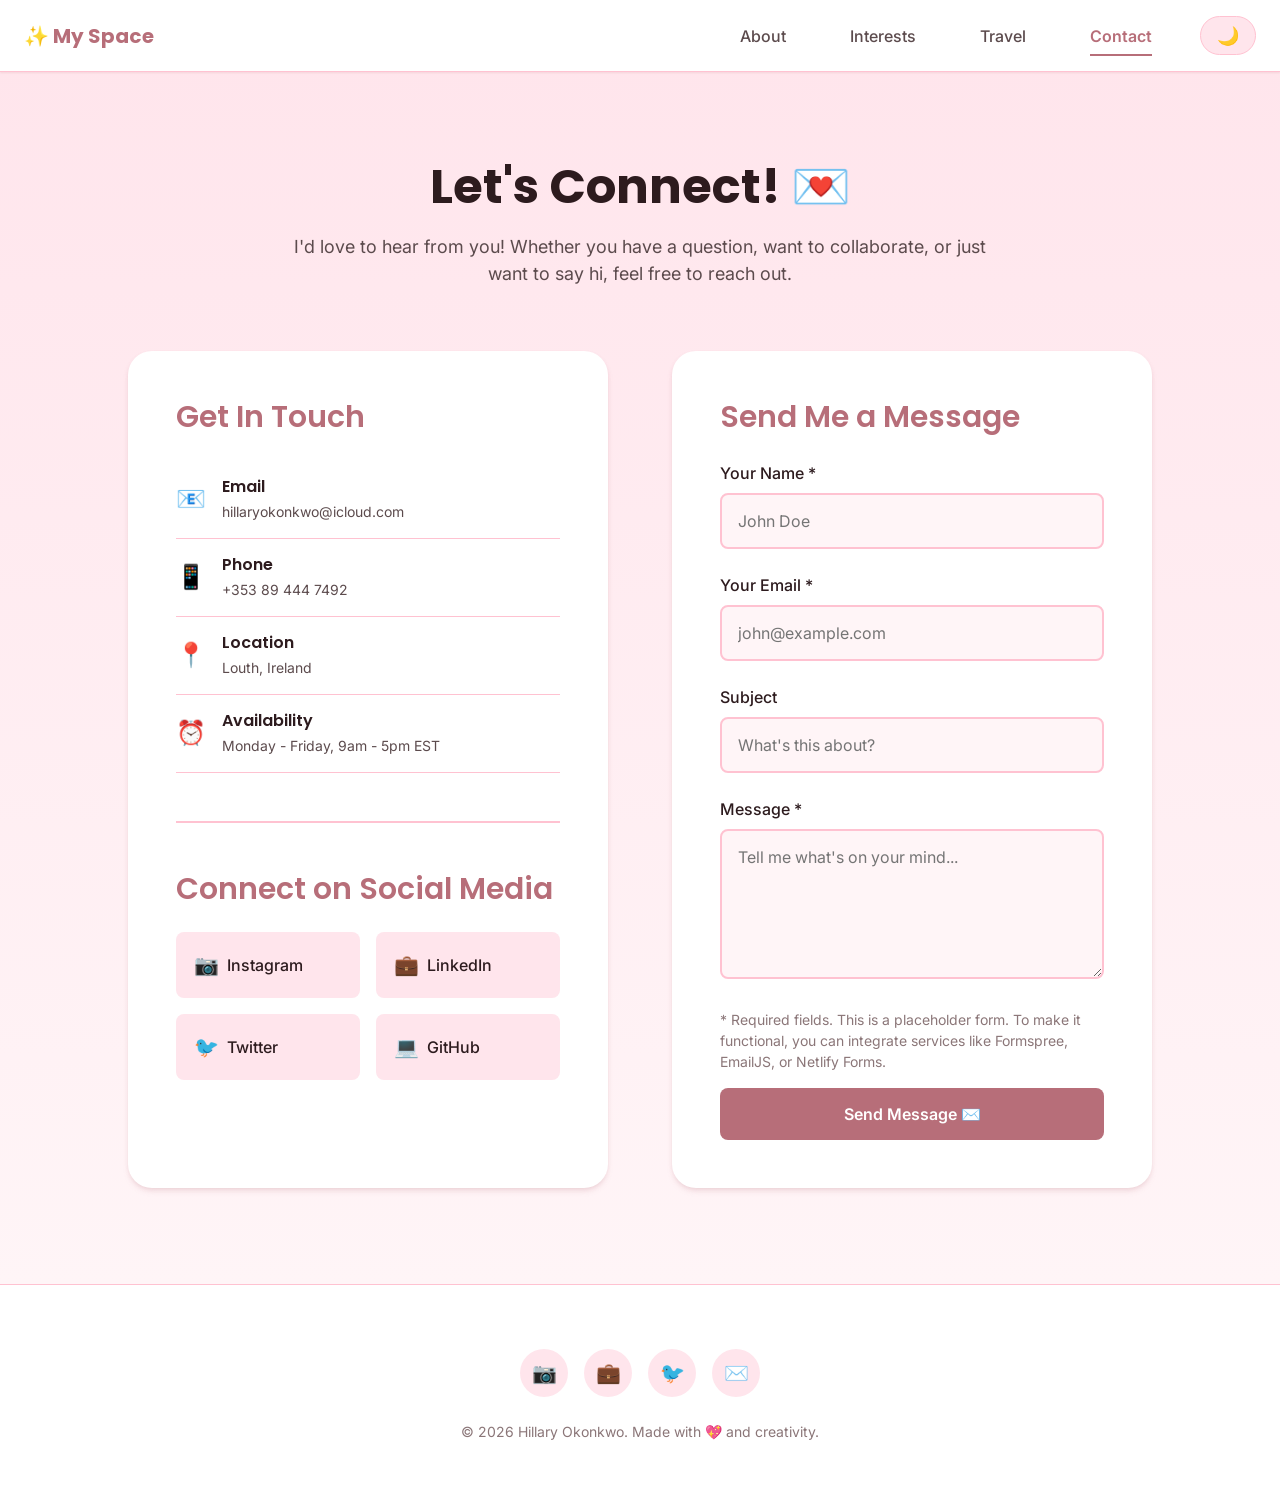
==== pages/contact.html @ cbbed41f "inintial commit" ====
<!DOCTYPE html>
<html lang="en" data-theme="light">
<head>
  <meta charset="UTF-8">
  <meta name="viewport" content="width=device-width, initial-scale=1.0">
  <meta name="description" content="Get in touch with me - let's connect and create something amazing together!">
  <title>Contact Me - Personal Website</title>
  
  <!-- Stylesheets -->
  <link rel="stylesheet" href="../css/variables.css">
  <link rel="stylesheet" href="../css/global.css">
  <link rel="stylesheet" href="../css/components.css">
  <link rel="stylesheet" href="../css/animations.css">
  
  <!-- Favicon -->
  <link rel="icon" href="data:image/svg+xml,<svg xmlns='http://www.w3.org/2000/svg' viewBox='0 0 100 100'><text y='.9em' font-size='90'>🌸</text></svg>">
  
  <style>
    .contact-section {
      padding: var(--spacing-4xl) 0;
      margin-top: 61px;
      background: linear-gradient(
        to bottom,
        var(--color-surface-elevated),
        var(--color-background)
      );
    }
    
    .contact-header {
      text-align: center;
      margin-bottom: var(--spacing-3xl);
    }
    
    .contact-container {
      display: grid;
      grid-template-columns: 1fr 1fr;
      gap: var(--spacing-3xl);
      max-width: var(--max-width-lg);
      margin: 0 auto;
    }
    
    .contact-info {
      background-color: var(--color-surface);
      padding: var(--spacing-2xl);
      border-radius: var(--radius-xl);
      box-shadow: var(--shadow-md);
    }
    
    .contact-info h3 {
      margin-bottom: var(--spacing-lg);
      color: var(--color-primary);
    }
    
    .contact-method {
      display: flex;
      align-items: center;
      gap: var(--spacing-md);
      padding: var(--spacing-md) 0;
      border-bottom: 1px solid var(--color-border);
    }
    
    .contact-method:last-child {
      border-bottom: none;
    }
    
    .contact-icon {
      font-size: var(--font-size-2xl);
      color: var(--color-primary);
    }
    
    .contact-details h4 {
      font-size: var(--font-size-base);
      margin: 0 0 var(--spacing-xs) 0;
      color: var(--color-text-primary);
    }
    
    .contact-details p {
      margin: 0;
      color: var(--color-text-secondary);
      font-size: var(--font-size-sm);
    }
    
    .social-connect {
      margin-top: var(--spacing-2xl);
      padding-top: var(--spacing-2xl);
      border-top: 2px solid var(--color-border);
    }
    
    .social-grid {
      display: grid;
      grid-template-columns: repeat(2, 1fr);
      gap: var(--spacing-md);
      margin-top: var(--spacing-lg);
    }
    
    .social-card {
      display: flex;
      align-items: center;
      gap: var(--spacing-sm);
      padding: var(--spacing-md);
      background-color: var(--color-surface-elevated);
      border-radius: var(--radius-md);
      text-decoration: none;
      transition: all var(--transition-fast);
      border: 2px solid transparent;
    }
    
    .social-card:hover {
      background-color: var(--color-primary-light);
      border-color: var(--color-primary);
      transform: translateY(-2px);
    }
    
    .social-card span:first-child {
      font-size: var(--font-size-xl);
    }
    
    .social-card span:last-child {
      font-weight: var(--font-weight-medium);
      color: var(--color-text-primary);
    }
    
    .contact-form {
      background-color: var(--color-surface);
      padding: var(--spacing-2xl);
      border-radius: var(--radius-xl);
      box-shadow: var(--shadow-md);
    }
    
    .contact-form h3 {
      margin-bottom: var(--spacing-lg);
      color: var(--color-primary);
    }
    
    .form-group {
      margin-bottom: var(--spacing-lg);
    }
    
    .form-label {
      display: block;
      margin-bottom: var(--spacing-sm);
      font-weight: var(--font-weight-medium);
      color: var(--color-text-primary);
    }
    
    .form-input,
    .form-textarea {
      width: 100%;
      padding: var(--spacing-md);
      border: 2px solid var(--color-border);
      border-radius: var(--radius-md);
      font-family: var(--font-family-secondary);
      font-size: var(--font-size-base);
      color: var(--color-text-primary);
      background-color: var(--color-background);
      transition: all var(--transition-fast);
    }
    
    .form-input:focus,
    .form-textarea:focus {
      outline: none;
      border-color: var(--color-primary);
      box-shadow: 0 0 0 3px rgba(183, 110, 121, 0.1);
    }
    
    .form-textarea {
      min-height: 150px;
      resize: vertical;
    }
    
    .form-note {
      font-size: var(--font-size-sm);
      color: var(--color-text-tertiary);
      margin-top: var(--spacing-sm);
    }
    
    .submit-btn {
      width: 100%;
      padding: var(--spacing-md) var(--spacing-xl);
      background-color: var(--color-primary);
      color: white;
      border: none;
      border-radius: var(--radius-md);
      font-size: var(--font-size-base);
      font-weight: var(--font-weight-semibold);
      cursor: pointer;
      transition: all var(--transition-fast);
    }
    
    .submit-btn:hover {
      background-color: var(--color-primary-dark);
      transform: translateY(-2px);
      box-shadow: var(--shadow-lg);
    }
    
    .submit-btn:active {
      transform: translateY(0);
    }
    
    @media (max-width: 768px) {
      .contact-container {
        grid-template-columns: 1fr;
        gap: var(--spacing-xl);
      }
      
      .social-grid {
        grid-template-columns: 1fr;
      }
      
      .contact-section {
        padding: var(--spacing-3xl) 0;
      }
    }
  </style>
</head>
<body>
  
  <!-- Navigation -->
  <nav class="navbar">
    <div class="container">
      <a href="../index.html" class="navbar-brand">✨ My Space</a>
      
      <ul class="navbar-nav">
        <li><a href="../index.html" class="nav-link">About</a></li>
        <li><a href="interests.html" class="nav-link">Interests</a></li>
        <li><a href="travel.html" class="nav-link">Travel</a></li>
        <li><a href="contact.html" class="nav-link active">Contact</a></li>
        <li>
          <button class="theme-toggle" aria-label="Toggle dark mode">
            <span class="theme-toggle-icon">🌙</span>
          </button>
        </li>
      </ul>
      
      <button class="mobile-menu-toggle" aria-label="Toggle mobile menu">
        <span class="menu-icon">☰</span>
      </button>
    </div>
  </nav>
  
  <!-- Contact Section -->
  <section class="contact-section">
    <div class="container">
      
      <div class="contact-header fade-in">
        <h1>Let's Connect! 💌</h1>
        <p style="font-size: var(--font-size-lg); color: var(--color-text-secondary); max-width: 700px; margin: 0 auto;">
          I'd love to hear from you! Whether you have a question, want to collaborate, or just want to say hi, feel free to reach out.
        </p>
      </div>
      
      <div class="contact-container">
        
        <!-- Contact Information -->
        <div class="contact-info fade-in">
          <h3>Get In Touch</h3>
          
          <div class="contact-method">
            <span class="contact-icon">📧</span>
            <div class="contact-details">
              <h4>Email</h4>
              <p>hillaryokonkwo@icloud.com</p>
            </div>
          </div>
          
          <div class="contact-method">
            <span class="contact-icon">📱</span>
            <div class="contact-details">
              <h4>Phone</h4>
              <p>+353 89 444 7492</p>
            </div>
          </div>
          
          <div class="contact-method">
            <span class="contact-icon">📍</span>
            <div class="contact-details">
              <h4>Location</h4>
              <p>Louth, Ireland</p>
            </div>
          </div>
          
          <div class="contact-method">
            <span class="contact-icon">⏰</span>
            <div class="contact-details">
              <h4>Availability</h4>
              <p>Monday - Friday, 9am - 5pm EST</p>
            </div>
          </div>
          
          <div class="social-connect">
            <h3>Connect on Social Media</h3>
            <div class="social-grid">
              <a href="#" class="social-card">
                <span>📷</span>
                <span>Instagram</span>
              </a>
              <a href="#" class="social-card">
                <span>💼</span>
                <span>LinkedIn</span>
              </a>
              <a href="#" class="social-card">
                <span>🐦</span>
                <span>Twitter</span>
              </a>
              <a href="#" class="social-card">
                <span>💻</span>
                <span>GitHub</span>
              </a>
            </div>
          </div>
        </div>
        
        <!-- Contact Form -->
        <div class="contact-form fade-in">
          <h3>Send Me a Message</h3>
          <form id="contactForm">
            
            <div class="form-group">
              <label for="name" class="form-label">Your Name *</label>
              <input 
                type="text" 
                id="name" 
                name="name" 
                class="form-input" 
                placeholder="John Doe"
                required
              >
            </div>
            
            <div class="form-group">
              <label for="email" class="form-label">Your Email *</label>
              <input 
                type="email" 
                id="email" 
                name="email" 
                class="form-input" 
                placeholder="john@example.com"
                required
              >
            </div>
            
            <div class="form-group">
              <label for="subject" class="form-label">Subject</label>
              <input 
                type="text" 
                id="subject" 
                name="subject" 
                class="form-input" 
                placeholder="What's this about?"
              >
            </div>
            
            <div class="form-group">
              <label for="message" class="form-label">Message *</label>
              <textarea 
                id="message" 
                name="message" 
                class="form-textarea" 
                placeholder="Tell me what's on your mind..."
                required
              ></textarea>
            </div>
            
            <p class="form-note">
              * Required fields. This is a placeholder form. To make it functional, you can integrate services like Formspree, EmailJS, or Netlify Forms.
            </p>
            
            <button type="submit" class="submit-btn">
              Send Message ✉️
            </button>
            
          </form>
        </div>
        
      </div>
      
    </div>
  </section>
  
  <!-- Footer -->
  <footer class="footer">
    <div class="container footer-content">
      <div class="social-links">
        <a href="#" class="social-link" aria-label="Instagram">📷</a>
        <a href="#" class="social-link" aria-label="LinkedIn">💼</a>
        <a href="#" class="social-link" aria-label="Twitter">🐦</a>
        <a href="#" class="social-link" aria-label="Email">✉️</a>
      </div>
      <p class="footer-text">
        © 2026 Hillary Okonkwo. Made with 💖 and creativity.
      </p>
    </div>
  </footer>
  
  <!-- Scripts -->
  <script src="../js/nav.js"></script>
  <script src="../js/theme.js"></script>
  <script src="../js/animations.js"></script>
  
  <script>
    // Contact form placeholder functionality
    document.getElementById('contactForm').addEventListener('submit', (e) => {
      e.preventDefault();
      
      const formData = new FormData(e.target);
      const data = Object.fromEntries(formData);
      
      // Show success message (placeholder)
      alert(`Thank you for your message, ${data.name}! This is a placeholder form. To make it functional, integrate a service like Formspree, EmailJS, or Netlify Forms.`);
      
      // Reset form
      e.target.reset();
      
      // In a real implementation, you would send the data to a backend service here
      console.log('Form data:', data);
    });
  </script>
</body>
</html>
---- css/variables.css ----
/* Design System - CSS Custom Properties */
:root {
  /* Rose Gold / Blush Color Palette - Light Mode */
  --color-primary: #B76E79;
  --color-primary-light: #E8B4B8;
  --color-primary-dark: #8B5663;
  
  --color-accent: #D4AF37; /* Gold accent */
  --color-accent-light: #F4E5B8;
  
  --color-background: #FFF5F7;
  --color-surface: #FFFFFF;
  --color-surface-elevated: #FFE5EC;
  
  --color-text-primary: #2D1B1E;
  --color-text-secondary: #5C4B4D;
  --color-text-tertiary: #8B7678;
  
  --color-border: #FFC2D1;
  --color-shadow: rgba(183, 110, 121, 0.15);
  
  /* Typography */
  --font-family-primary: 'Poppins', -apple-system, BlinkMacSystemFont, 'Segoe UI', sans-serif;
  --font-family-secondary: 'Inter', -apple-system, BlinkMacSystemFont, 'Segoe UI', sans-serif;
  
  --font-size-xs: 0.75rem;    /* 12px */
  --font-size-sm: 0.875rem;   /* 14px */
  --font-size-base: 1rem;     /* 16px */
  --font-size-lg: 1.125rem;   /* 18px */
  --font-size-xl: 1.25rem;    /* 20px */
  --font-size-2xl: 1.5rem;    /* 24px */
  --font-size-3xl: 1.875rem;  /* 30px */
  --font-size-4xl: 2.25rem;   /* 36px */
  --font-size-5xl: 3rem;      /* 48px */
  
  --font-weight-normal: 400;
  --font-weight-medium: 500;
  --font-weight-semibold: 600;
  --font-weight-bold: 700;
  
  --line-height-tight: 1.25;
  --line-height-normal: 1.5;
  --line-height-relaxed: 1.75;
  
  /* Spacing Scale */
  --spacing-xs: 0.25rem;   /* 4px */
  --spacing-sm: 0.5rem;    /* 8px */
  --spacing-md: 1rem;      /* 16px */
  --spacing-lg: 1.5rem;    /* 24px */
  --spacing-xl: 2rem;      /* 32px */
  --spacing-2xl: 3rem;     /* 48px */
  --spacing-3xl: 4rem;     /* 64px */
  --spacing-4xl: 6rem;     /* 96px */
  
  /* Border Radius */
  --radius-sm: 0.25rem;    /* 4px */
  --radius-md: 0.5rem;     /* 8px */
  --radius-lg: 1rem;       /* 16px */
  --radius-xl: 1.5rem;     /* 24px */
  --radius-full: 9999px;
  
  /* Shadows */
  --shadow-sm: 0 1px 2px 0 var(--color-shadow);
  --shadow-md: 0 4px 6px -1px var(--color-shadow), 0 2px 4px -1px var(--color-shadow);
  --shadow-lg: 0 10px 15px -3px var(--color-shadow), 0 4px 6px -2px var(--color-shadow);
  --shadow-xl: 0 20px 25px -5px var(--color-shadow), 0 10px 10px -5px var(--color-shadow);
  
  /* Transitions */
  --transition-fast: 150ms ease-in-out;
  --transition-base: 250ms ease-in-out;
  --transition-slow: 350ms ease-in-out;
  
  /* Layout */
  --max-width-sm: 640px;
  --max-width-md: 768px;
  --max-width-lg: 1024px;
  --max-width-xl: 1280px;
  --max-width-2xl: 1536px;
  
  /* Z-index Scale */
  --z-dropdown: 1000;
  --z-sticky: 1100;
  --z-fixed: 1200;
  --z-modal-backdrop: 1300;
  --z-modal: 1400;
  --z-popover: 1500;
  --z-tooltip: 1600;
}

/* Dark Mode Theme */
[data-theme="dark"] {
  --color-primary: #D4A5A5;
  --color-primary-light: #B08989;
  --color-primary-dark: #E8B4B8;
  
  --color-accent: #D4AF37;
  --color-accent-light: #C4A047;
  
  --color-background: #2D1B1E;
  --color-surface: #3D2A2D;
  --color-surface-elevated: #4A2C31;
  
  --color-text-primary: #F5E6E8;
  --color-text-secondary: #D4C4C6;
  --color-text-tertiary: #A89698;
  
  --color-border: #5C4346;
  --color-shadow: rgba(0, 0, 0, 0.3);
}

/* Smooth theme transition */
* {
  transition: background-color var(--transition-base),
              color var(--transition-base),
              border-color var(--transition-base);
}
---- css/global.css ----
/* Global Styles & Reset */

/* Import Google Fonts */
@import url('https://fonts.googleapis.com/css2?family=Inter:wght@400;500;600;700&family=Poppins:wght@400;500;600;700;800&display=swap');

/* Box Sizing Reset */
*,
*::before,
*::after {
  box-sizing: border-box;
  margin: 0;
  padding: 0;
}

/* Root Styles */
html {
  font-size: 16px;
  scroll-behavior: smooth;
  -webkit-font-smoothing: antialiased;
  -moz-osx-font-smoothing: grayscale;
}

body {
  font-family: var(--font-family-secondary);
  font-size: var(--font-size-base);
  font-weight: var(--font-weight-normal);
  line-height: var(--line-height-normal);
  color: var(--color-text-primary);
  background-color: var(--color-background);
  min-height: 100vh;
  overflow-x: hidden;
}

/* Typography */
h1, h2, h3, h4, h5, h6 {
  font-family: var(--font-family-primary);
  font-weight: var(--font-weight-bold);
  line-height: var(--line-height-tight);
  color: var(--color-text-primary);
  margin-bottom: var(--spacing-md);
}

h1 {
  font-size: var(--font-size-5xl);
  font-weight: var(--font-weight-bold);
}

h2 {
  font-size: var(--font-size-4xl);
  font-weight: var(--font-weight-bold);
}

h3 {
  font-size: var(--font-size-3xl);
  font-weight: var(--font-weight-semibold);
}

h4 {
  font-size: var(--font-size-2xl);
  font-weight: var(--font-weight-semibold);
}

h5 {
  font-size: var(--font-size-xl);
  font-weight: var(--font-weight-medium);
}

h6 {
  font-size: var(--font-size-lg);
  font-weight: var(--font-weight-medium);
}

p {
  margin-bottom: var(--spacing-md);
  color: var(--color-text-secondary);
}

a {
  color: var(--color-primary);
  text-decoration: none;
  transition: color var(--transition-fast);
}

a:hover {
  color: var(--color-primary-dark);
}

/* Lists */
ul, ol {
  list-style: none;
}

/* Images */
img {
  max-width: 100%;
  height: auto;
  display: block;
}

/* Buttons Reset */
button {
  background: none;
  border: none;
  font-family: inherit;
  cursor: pointer;
}

/* Container */
.container {
  width: 100%;
  max-width: var(--max-width-xl);
  margin: 0 auto;
  padding: 0 var(--spacing-lg);
}

.container-sm {
  max-width: var(--max-width-sm);
}

.container-md {
  max-width: var(--max-width-md);
}

.container-lg {
  max-width: var(--max-width-lg);
}

/* Section Spacing */
section {
  padding: var(--spacing-4xl) 0;
}

/* Utility Classes */
.text-center {
  text-align: center;
}

.text-primary {
  color: var(--color-primary);
}

.text-secondary {
  color: var(--color-text-secondary);
}

.text-tertiary {
  color: var(--color-text-tertiary);
}

.mb-0 { margin-bottom: 0; }
.mb-sm { margin-bottom: var(--spacing-sm); }
.mb-md { margin-bottom: var(--spacing-md); }
.mb-lg { margin-bottom: var(--spacing-lg); }
.mb-xl { margin-bottom: var(--spacing-xl); }
.mb-2xl { margin-bottom: var(--spacing-2xl); }

.mt-0 { margin-top: 0; }
.mt-sm { margin-top: var(--spacing-sm); }
.mt-md { margin-top: var(--spacing-md); }
.mt-lg { margin-top: var(--spacing-lg); }
.mt-xl { margin-top: var(--spacing-xl); }
.mt-2xl { margin-top: var(--spacing-2xl); }

/* Fade In Animation (used by Intersection Observer) */
.fade-in {
  opacity: 0;
  transform: translateY(30px);
  transition: opacity 0.6s ease-out, transform 0.6s ease-out;
}

.fade-in.visible {
  opacity: 1;
  transform: translateY(0);
}

/* Slide In Animations */
.slide-in-left {
  opacity: 0;
  transform: translateX(-50px);
  transition: opacity 0.6s ease-out, transform 0.6s ease-out;
}

.slide-in-left.visible {
  opacity: 1;
  transform: translateX(0);
}

.slide-in-right {
  opacity: 0;
  transform: translateX(50px);
  transition: opacity 0.6s ease-out, transform 0.6s ease-out;
}

.slide-in-right.visible {
  opacity: 1;
  transform: translateX(0);
}

/* Responsive Typography */
@media (max-width: 768px) {
  html {
    font-size: 14px;
  }
  
  h1 {
    font-size: var(--font-size-4xl);
  }
  
  h2 {
    font-size: var(--font-size-3xl);
  }
  
  h3 {
    font-size: var(--font-size-2xl);
  }
  
  section {
    padding: var(--spacing-3xl) 0;
  }
}

@media (max-width: 480px) {
  .container {
    padding: 0 var(--spacing-md);
  }
}
---- css/components.css ----
/* Reusable Components */

/* Navigation */
.navbar {
  position: fixed;
  top: 0;
  left: 0;
  right: 0;
  background-color: var(--color-surface);
  border-bottom: 1px solid var(--color-border);
  z-index: var(--z-fixed);
  box-shadow: var(--shadow-sm);
  transition: transform var(--transition-base);
}

.navbar .container {
  display: flex;
  justify-content: space-between;
  align-items: center;
  padding-top: var(--spacing-md);
  padding-bottom: var(--spacing-md);
}

.navbar-brand {
  font-family: var(--font-family-primary);
  font-size: var(--font-size-xl);
  font-weight: var(--font-weight-bold);
  color: var(--color-primary);
  text-decoration: none;
}

.navbar-nav {
  display: flex;
  gap: var(--spacing-xl);
  align-items: center;
}

.nav-link {
  font-weight: var(--font-weight-medium);
  color: var(--color-text-secondary);
  padding: var(--spacing-sm) var(--spacing-md);
  border-radius: var(--radius-md);
  transition: all var(--transition-fast);
  position: relative;
}

.nav-link:hover {
  color: var(--color-primary);
  background-color: var(--color-surface-elevated);
}

.nav-link.active {
  color: var(--color-primary);
  font-weight: var(--font-weight-semibold);
}

.nav-link.active::after {
  content: '';
  position: absolute;
  bottom: -2px;
  left: var(--spacing-md);
  right: var(--spacing-md);
  height: 2px;
  background-color: var(--color-primary);
}

/* Theme Toggle Button */
.theme-toggle {
  background-color: var(--color-surface-elevated);
  border: 1px solid var(--color-border);
  border-radius: var(--radius-full);
  padding: var(--spacing-sm) var(--spacing-md);
  display: flex;
  align-items: center;
  gap: var(--spacing-sm);
  cursor: pointer;
  transition: all var(--transition-fast);
}

.theme-toggle:hover {
  background-color: var(--color-primary-light);
  border-color: var(--color-primary);
  transform: scale(1.05);
}

.theme-toggle-icon {
  font-size: var(--font-size-lg);
}

/* Mobile Menu Toggle */
.mobile-menu-toggle {
  display: none;
  background: none;
  border: none;
  cursor: pointer;
  padding: var(--spacing-sm);
  color: var(--color-text-primary);
  font-size: var(--font-size-2xl);
}

/* Buttons */
.btn {
  display: inline-flex;
  align-items: center;
  justify-content: center;
  gap: var(--spacing-sm);
  padding: var(--spacing-md) var(--spacing-xl);
  border-radius: var(--radius-md);
  font-family: var(--font-family-primary);
  font-size: var(--font-size-base);
  font-weight: var(--font-weight-semibold);
  text-decoration: none;
  cursor: pointer;
  transition: all var(--transition-fast);
  border: none;
  overflow: hidden;
  position: relative;
}

.btn-primary {
  background-color: var(--color-primary);
  color: white;
}

.btn-primary:hover {
  background-color: var(--color-primary-dark);
  transform: translateY(-2px);
  box-shadow: var(--shadow-lg);
}

.btn-secondary {
  background-color: var(--color-surface-elevated);
  color: var(--color-primary);
  border: 2px solid var(--color-primary);
}

.btn-secondary:hover {
  background-color: var(--color-primary);
  color: white;
  transform: translateY(-2px);
  box-shadow: var(--shadow-lg);
}

.btn-outline {
  background-color: transparent;
  color: var(--color-primary);
  border: 2px solid var(--color-primary);
}

.btn-outline:hover {
  background-color: var(--color-primary);
  color: white;
}

/* Ripple Effect */
.btn::before {
  content: '';
  position: absolute;
  top: 50%;
  left: 50%;
  width: 0;
  height: 0;
  border-radius: 50%;
  background: rgba(255, 255, 255, 0.5);
  transform: translate(-50%, -50%);
  transition: width 0.6s, height 0.6s;
}

.btn:active::before {
  width: 300px;
  height: 300px;
}

/* Cards */
.card {
  background-color: var(--color-surface);
  border-radius: var(--radius-lg);
  overflow: hidden;
  box-shadow: var(--shadow-md);
  transition: all var(--transition-base);
  cursor: pointer;
}

.card:hover {
  transform: translateY(-8px);
  box-shadow: var(--shadow-xl);
}

.card-image {
  width: 100%;
  height: 250px;
  object-fit: cover;
  transition: transform var(--transition-slow);
}

.card:hover .card-image {
  transform: scale(1.1);
}

.card-image-wrapper {
  overflow: hidden;
  position: relative;
}

.card-overlay {
  position: absolute;
  top: 0;
  left: 0;
  right: 0;
  bottom: 0;
  background: linear-gradient(to top, rgba(45, 27, 30, 0.8), transparent);
  opacity: 0;
  transition: opacity var(--transition-base);
  display: flex;
  align-items: flex-end;
  padding: var(--spacing-lg);
}

.card:hover .card-overlay {
  opacity: 1;
}

.card-body {
  padding: var(--spacing-lg);
}

.card-title {
  font-size: var(--font-size-xl);
  font-weight: var(--font-weight-semibold);
  color: var(--color-text-primary);
  margin-bottom: var(--spacing-sm);
}

.card-text {
  color: var(--color-text-secondary);
  font-size: var(--font-size-sm);
  line-height: var(--line-height-relaxed);
}

/* Modal */
.modal {
  display: none;
  position: fixed;
  top: 0;
  left: 0;
  right: 0;
  bottom: 0;
  z-index: var(--z-modal);
  align-items: center;
  justify-content: center;
  padding: var(--spacing-lg);
}

.modal.active {
  display: flex;
}

.modal-backdrop {
  position: absolute;
  top: 0;
  left: 0;
  right: 0;
  bottom: 0;
  background-color: rgba(45, 27, 30, 0.8);
  backdrop-filter: blur(4px);
  z-index: var(--z-modal-backdrop);
}

.modal-content {
  position: relative;
  background-color: var(--color-surface);
  border-radius: var(--radius-xl);
  max-width: var(--max-width-lg);
  width: 100%;
  max-height: 90vh;
  overflow-y: auto;
  z-index: var(--z-modal);
  box-shadow: var(--shadow-xl);
  animation: modalSlideIn 0.3s ease-out;
}

@keyframes modalSlideIn {
  from {
    opacity: 0;
    transform: translateY(-50px) scale(0.9);
  }
  to {
    opacity: 1;
    transform: translateY(0) scale(1);
  }
}

.modal-header {
  padding: var(--spacing-xl);
  border-bottom: 1px solid var(--color-border);
  display: flex;
  justify-content: space-between;
  align-items: center;
}

.modal-title {
  font-size: var(--font-size-2xl);
  margin: 0;
}

.modal-close {
  background: none;
  border: none;
  font-size: var(--font-size-3xl);
  color: var(--color-text-tertiary);
  cursor: pointer;
  padding: 0;
  width: 32px;
  height: 32px;
  display: flex;
  align-items: center;
  justify-content: center;
  border-radius: var(--radius-md);
  transition: all var(--transition-fast);
}

.modal-close:hover {
  background-color: var(--color-surface-elevated);
  color: var(--color-text-primary);
}

.modal-body {
  padding: var(--spacing-xl);
}

/* Footer */
.footer {
  background-color: var(--color-surface);
  border-top: 1px solid var(--color-border);
  padding: var(--spacing-3xl) 0 var(--spacing-xl);
  margin-top: auto;
}

.footer-content {
  display: flex;
  flex-direction: column;
  align-items: center;
  gap: var(--spacing-lg);
  text-align: center;
}

.social-links {
  display: flex;
  gap: var(--spacing-md);
}

.social-link {
  display: flex;
  align-items: center;
  justify-content: center;
  width: 48px;
  height: 48px;
  border-radius: var(--radius-full);
  background-color: var(--color-surface-elevated);
  color: var(--color-primary);
  font-size: var(--font-size-xl);
  transition: all var(--transition-fast);
}

.social-link:hover {
  background-color: var(--color-primary);
  color: white;
  transform: translateY(-4px) rotate(5deg);
}

.footer-text {
  color: var(--color-text-tertiary);
  font-size: var(--font-size-sm);
}

/* Responsive Design */
@media (max-width: 768px) {
  .navbar-nav {
    position: fixed;
    top: 61px;
    left: 0;
    right: 0;
    background-color: var(--color-surface);
    border-bottom: 1px solid var(--color-border);
    flex-direction: column;
    gap: 0;
    padding: var(--spacing-md) 0;
    transform: translateY(-100%);
    opacity: 0;
    pointer-events: none;
    transition: all var(--transition-base);
    box-shadow: var(--shadow-lg);
  }
  
  .navbar-nav.active {
    transform: translateY(0);
    opacity: 1;
    pointer-events: all;
  }
  
  .nav-link {
    width: 100%;
    padding: var(--spacing-md) var(--spacing-lg);
    border-radius: 0;
  }
  
  .mobile-menu-toggle {
    display: block;
  }
  
  .card-image {
    height: 200px;
  }
  
  .modal-content {
    margin: var(--spacing-md);
  }
}
---- css/animations.css ----
/* Animation Keyframes and Utilities */

/* Gradient Animation for Hero Background */
@keyframes gradientShift {
  0% {
    background-position: 0% 50%;
  }
  50% {
    background-position: 100% 50%;
  }
  100% {
    background-position: 0% 50%;
  }
}

.animated-gradient {
  background: linear-gradient(
    -45deg,
    var(--color-primary-light),
    var(--color-primary),
    var(--color-accent-light),
    var(--color-primary-light)
  );
  background-size: 400% 400%;
  animation: gradientShift 15s ease infinite;
}

/* Floating Animation */
@keyframes float {
  0%, 100% {
    transform: translateY(0px);
  }
  50% {
    transform: translateY(-20px);
  }
}

.float {
  animation: float 6s ease-in-out infinite;
}

/* Pulse Animation */
@keyframes pulse {
  0%, 100% {
    opacity: 1;
  }
  50% {
    opacity: 0.7;
  }
}

.pulse {
  animation: pulse 2s cubic-bezier(0.4, 0, 0.6, 1) infinite;
}

/* Shimmer Loading Effect */
@keyframes shimmer {
  0% {
    background-position: -1000px 0;
  }
  100% {
    background-position: 1000px 0;
  }
}

.shimmer {
  background: linear-gradient(
    to right,
    var(--color-surface-elevated) 0%,
    var(--color-border) 20%,
    var(--color-surface-elevated) 40%,
    var(--color-surface-elevated) 100%
  );
  background-size: 1000px 100%;
  animation: shimmer 2s linear infinite;
}

/* Bounce In */
@keyframes bounceIn {
  0% {
    opacity: 0;
    transform: scale(0.3);
  }
  50% {
    opacity: 1;
    transform: scale(1.05);
  }
  70% {
    transform: scale(0.9);
  }
  100% {
    transform: scale(1);
  }
}

.bounce-in {
  animation: bounceIn 0.6s ease-out;
}

/* Slide Up */
@keyframes slideUp {
  from {
    opacity: 0;
    transform: translateY(50px);
  }
  to {
    opacity: 1;
    transform: translateY(0);
  }
}

.slide-up {
  animation: slideUp 0.6s ease-out;
}

/* Zoom In */
@keyframes zoomIn {
  from {
    opacity: 0;
    transform: scale(0.8);
  }
  to {
    opacity: 1;
    transform: scale(1);
  }
}

.zoom-in {
  animation: zoomIn 0.5s ease-out;
}

/* Rotate In */
@keyframes rotateIn {
  from {
    opacity: 0;
    transform: rotate(-180deg) scale(0.5);
  }
  to {
    opacity: 1;
    transform: rotate(0) scale(1);
  }
}

.rotate-in {
  animation: rotateIn 0.7s ease-out;
}

/* Fade In Delayed (for sequential animations) */
.fade-in-delay-1 {
  animation: fadeIn 0.6s ease-out 0.1s both;
}

.fade-in-delay-2 {
  animation: fadeIn 0.6s ease-out 0.2s both;
}

.fade-in-delay-3 {
  animation: fadeIn 0.6s ease-out 0.3s both;
}

.fade-in-delay-4 {
  animation: fadeIn 0.6s ease-out 0.4s both;
}

@keyframes fadeIn {
  from {
    opacity: 0;
    transform: translateY(20px);
  }
  to {
    opacity: 1;
    transform: translateY(0);
  }
}

/* Hover Lift */
.hover-lift {
  transition: transform var(--transition-base), box-shadow var(--transition-base);
}

.hover-lift:hover {
  transform: translateY(-8px);
  box-shadow: var(--shadow-xl);
}

/* Hover Zoom Image */
.hover-zoom {
  overflow: hidden;
}

.hover-zoom img {
  transition: transform var(--transition-slow);
}

.hover-zoom:hover img {
  transform: scale(1.15);
}

/* Glow Effect on Hover */
.glow-on-hover {
  transition: all var(--transition-base);
}

.glow-on-hover:hover {
  box-shadow: 0 0 20px var(--color-primary-light),
              0 0 40px var(--color-primary-light);
}

/* Text Gradient */
.text-gradient {
  background: linear-gradient(
    135deg,
    var(--color-primary),
    var(--color-accent)
  );
  -webkit-background-clip: text;
  -webkit-text-fill-color: transparent;
  background-clip: text;
}

/* Parallax Container */
.parallax {
  position: relative;
  overflow: hidden;
}

.parallax-layer {
  transition: transform 0.1s ease-out;
}

/* Loading Spinner */
@keyframes spin {
  to {
    transform: rotate(360deg);
  }
}

.spinner {
  width: 40px;
  height: 40px;
  border: 4px solid var(--color-surface-elevated);
  border-top-color: var(--color-primary);
  border-radius: 50%;
  animation: spin 0.8s linear infinite;
}

/* Skeleton Loading */
.skeleton {
  background: linear-gradient(
    90deg,
    var(--color-surface-elevated) 25%,
    var(--color-border) 50%,
    var(--color-surface-elevated) 75%
  );
  background-size: 200% 100%;
  animation: shimmer 1.5s ease-in-out infinite;
  border-radius: var(--radius-md);
}

/* Stagger Animation Delays */
.stagger-1 { animation-delay: 0.1s; }
.stagger-2 { animation-delay: 0.2s; }
.stagger-3 { animation-delay: 0.3s; }
.stagger-4 { animation-delay: 0.4s; }
.stagger-5 { animation-delay: 0.5s; }
.stagger-6 { animation-delay: 0.6s; }

/* Smooth Scroll */
html.smooth-scroll {
  scroll-behavior: smooth;
}

/* Reduce Motion for Accessibility */
@media (prefers-reduced-motion: reduce) {
  *,
  *::before,
  *::after {
    animation-duration: 0.01ms !important;
    animation-iteration-count: 1 !important;
    transition-duration: 0.01ms !important;
    scroll-behavior: auto !important;
  }
}
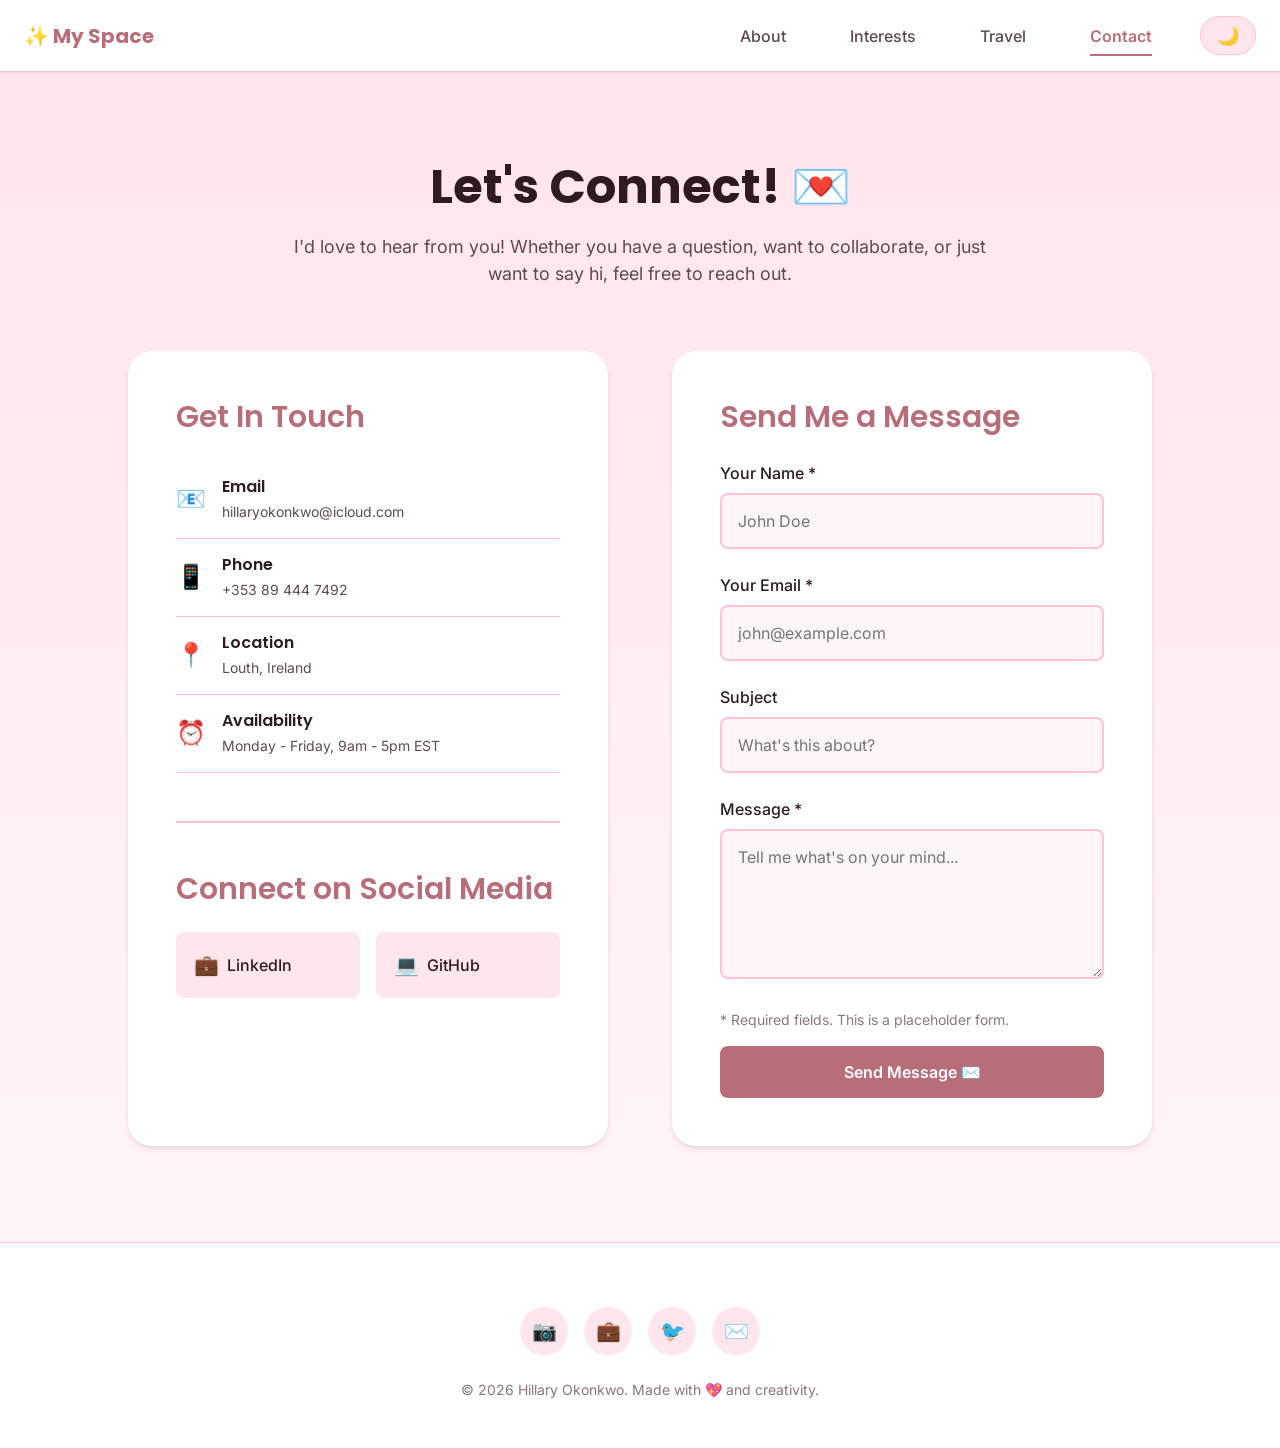
==== commit ac3f8808: "chore: clean up empty code change sections in the changes log" ====
--- a/pages/contact.html
+++ b/pages/contact.html
@@ -290,19 +290,11 @@
           <div class="social-connect">
             <h3>Connect on Social Media</h3>
             <div class="social-grid">
-              <a href="#" class="social-card">
-                <span>📷</span>
-                <span>Instagram</span>
-              </a>
-              <a href="#" class="social-card">
+              <a href="https://ie.linkedin.com/in/hillaryokonkwo" class="social-card" target="_blank" rel="noopener noreferrer">
                 <span>💼</span>
                 <span>LinkedIn</span>
               </a>
-              <a href="#" class="social-card">
-                <span>🐦</span>
-                <span>Twitter</span>
-              </a>
-              <a href="#" class="social-card">
+              <a href="https://github.com/hillaryokonkwo1" class="social-card" target="_blank" rel="noopener noreferrer">
                 <span>💻</span>
                 <span>GitHub</span>
               </a>
@@ -362,7 +354,7 @@
             </div>
             
             <p class="form-note">
-              * Required fields. This is a placeholder form. To make it functional, you can integrate services like Formspree, EmailJS, or Netlify Forms.
+              * Required fields. This is a placeholder form.
             </p>
             
             <button type="submit" class="submit-btn">
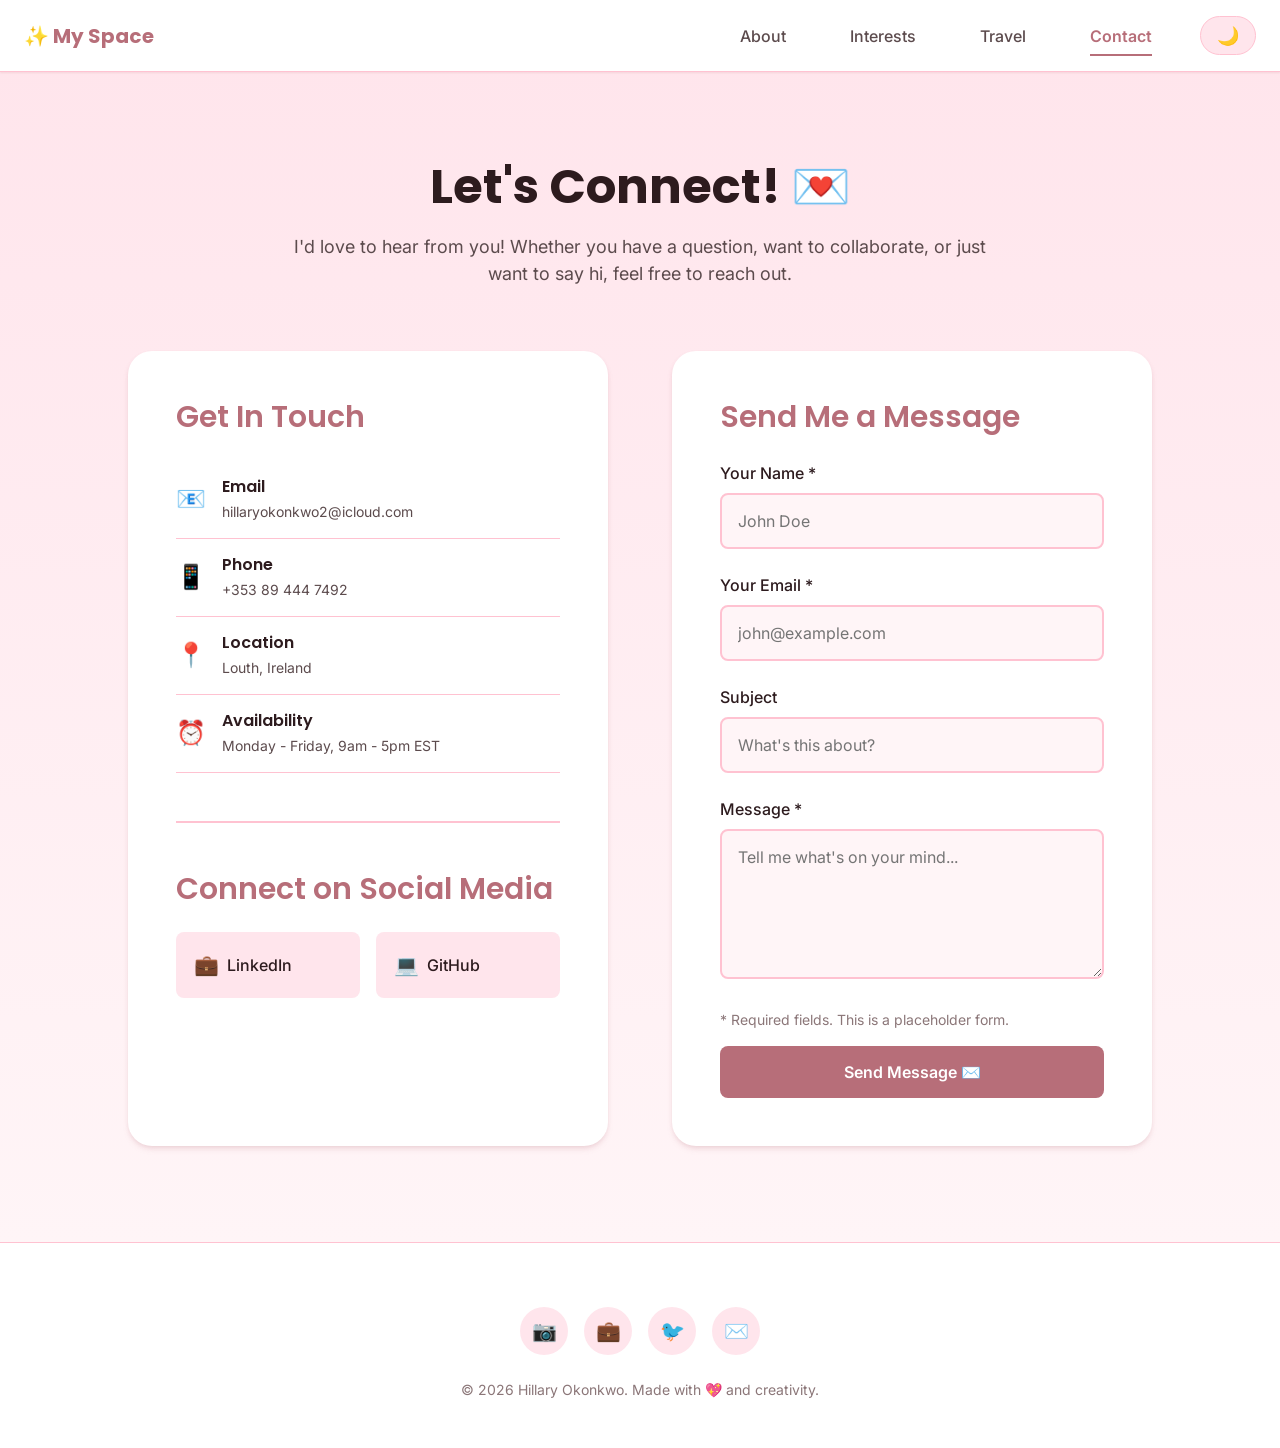
==== commit 473d6374: "fix: update email address in contact section" ====
--- a/pages/contact.html
+++ b/pages/contact.html
@@ -259,7 +259,7 @@
             <span class="contact-icon">📧</span>
             <div class="contact-details">
               <h4>Email</h4>
-              <p>hillaryokonkwo@icloud.com</p>
+              <p>hillaryokonkwo2@icloud.com</p>
             </div>
           </div>
           
